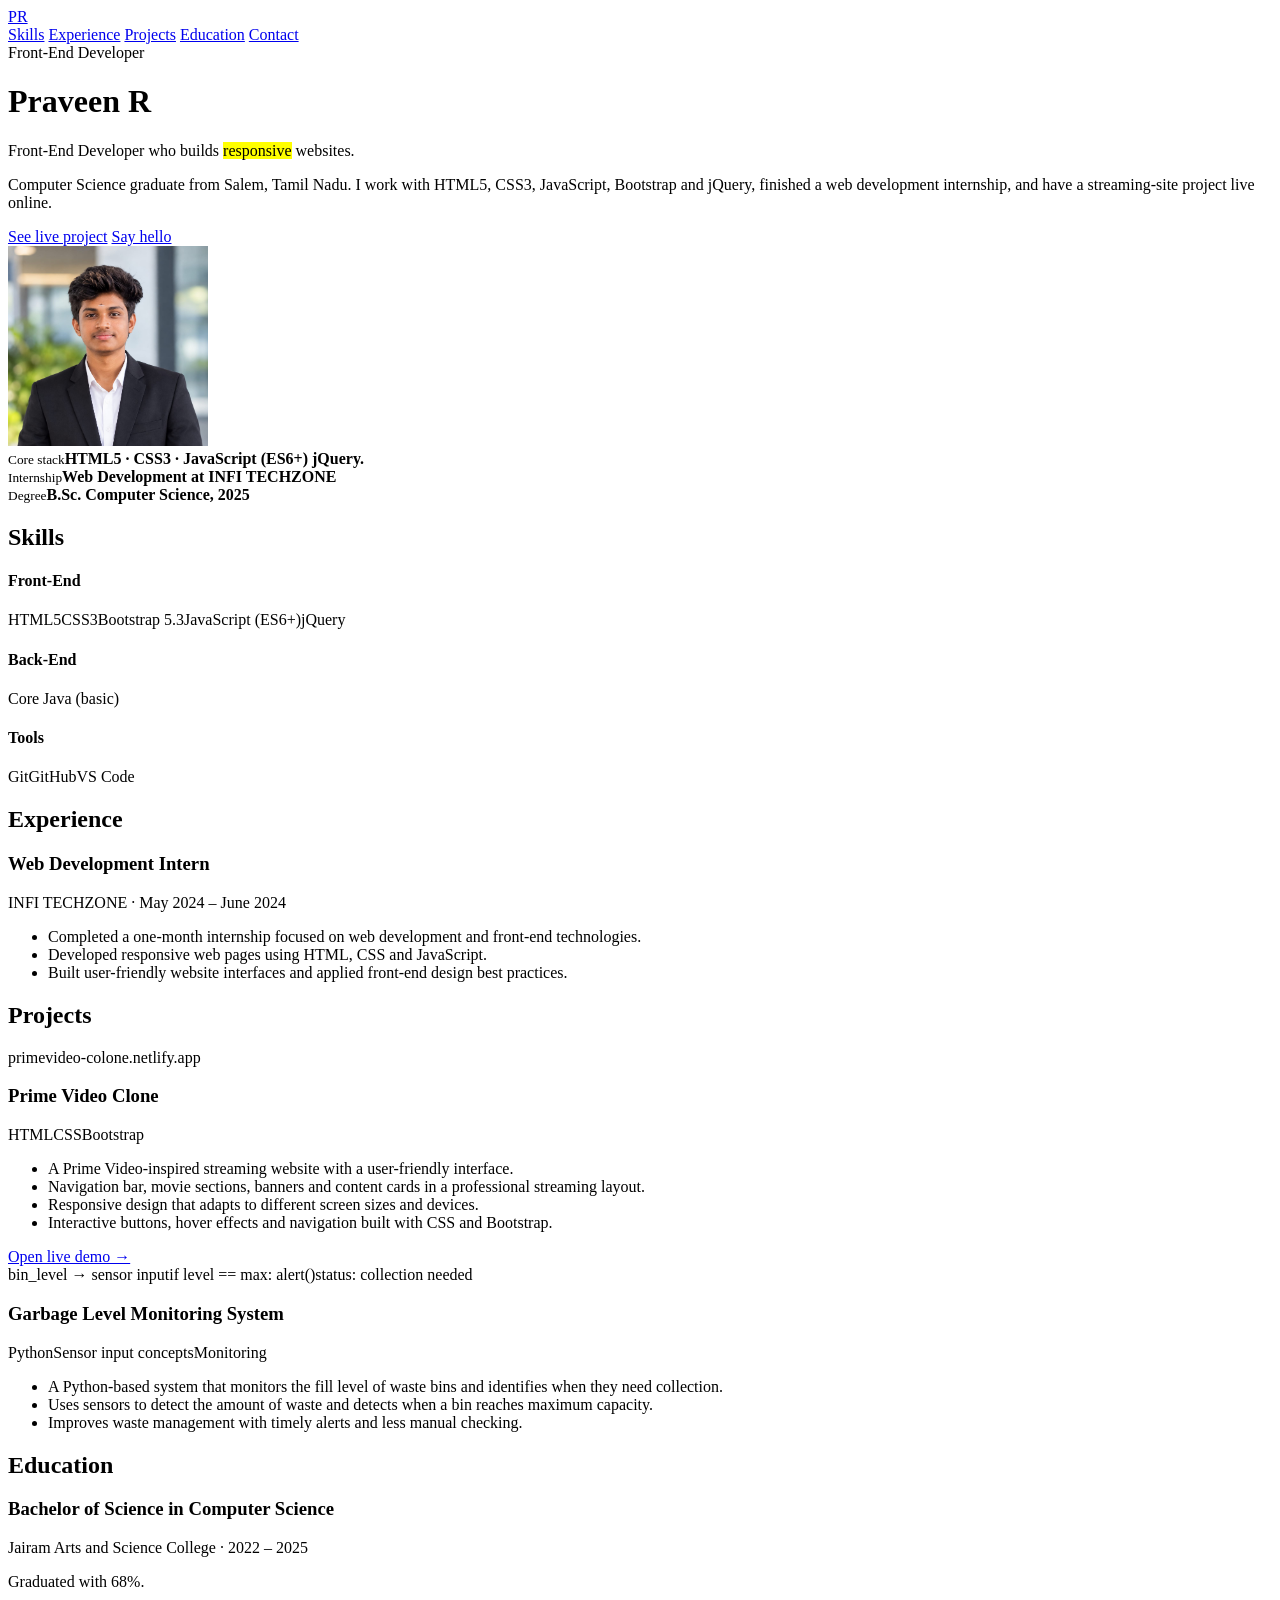
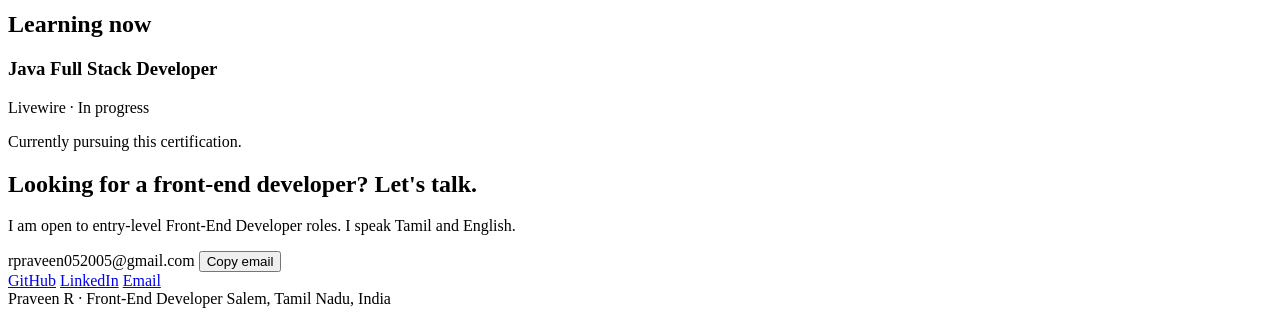
==== index.html @ fc30c0fc "Add files via upload" ====
<!DOCTYPE html>
<html lang="en">
<head>
    <meta charset="UTF-8">
    <meta name="viewport" content="width=device-width, initial-scale=1.0">
<title>Praveen R Portfolio Bold</title>
<meta name="claude:viewport-fit-sides" content="cover">
<link rel="stylesheet" href="https://fonts.googleapis.com/css2?family=Syne:wght@600;700;800&family=DM+Sans:wght@400;500;700&family=DM+Mono:wght@400;500&display=swap">
</head>

<link rel="stylesheet" href="port2.css">
    
<body>
<header class="top">
  <div class="wrap">
    <a class="logo" href="#top" aria-label="Praveen R, top of page">PR</a>
    <nav aria-label="Sections">
      <a href="#skills">Skills</a>
      <a href="#experience">Experience</a>
      <a href="#projects">Projects</a>
      <a href="#education">Education</a>
      <a href="#contact">Contact</a>
    </nav>
  </div>
</header>

<main class="wrap" id="top">
  <div class="hero">
    <div>
      <span class="sticker">Front-End Developer</span>
      <h1>Praveen R</h1>
      <p class="role">Front-End Developer who builds <mark>responsive</mark> websites.</p>
      <p class="lede">Computer Science graduate from Salem, Tamil Nadu. I work with HTML5, CSS3, JavaScript, Bootstrap and jQuery, finished a web development internship, and have a streaming-site project live online.</p>
      <div class="actions">
        <a class="btn fill" href="https://primevideo-colone.netlify.app/" target="_blank" rel="noopener">See live project</a>
        <a class="btn" href="#contact">Say hello</a>
      </div>
    </div>
    <div class="tiles">
        <img src="image/portfoilo-IMG.jpeg" alt="#" width="200px" height="200px">
      <div class="box tile c1"><small>Core stack</small><strong>HTML5 &middot; CSS3 &middot; JavaScript (ES6+) jQuery.</strong></div>
      <div class="box tile c2"><small>Internship</small><strong>Web Development at INFI TECHZONE</strong></div>
      <div class="box tile c3"><small>Degree</small><strong>B.Sc. Computer Science, 2025</strong></div>
    </div>
  </div>

  <div class="grid">
    <section class="box card s-skills" id="skills">
      <h2>Skills</h2>
      <div class="group"><h4>Front-End</h4><div class="chips"><span class="chip">HTML5</span><span class="chip">CSS3</span><span class="chip">Bootstrap 5.3</span><span class="chip">JavaScript (ES6+)</span><span class="chip">jQuery</span></div></div>
      <div class="group"><h4>Back-End</h4><div class="chips"><span class="chip b">Core Java (basic)</span></div></div>
      <div class="group"><h4>Tools</h4><div class="chips"><span class="chip g">Git</span><span class="chip g">GitHub</span><span class="chip g">VS Code</span></div></div>
    </section>

    <section class="box card s-exp" id="experience">
      <h2>Experience</h2>
      <h3>Web Development Intern</h3>
      <p class="meta">INFI TECHZONE &middot; May 2024 &ndash; June 2024</p>
      <ul class="points">
        <li>Completed a one-month internship focused on web development and front-end technologies.</li>
        <li>Developed responsive web pages using HTML, CSS and JavaScript.</li>
        <li>Built user-friendly website interfaces and applied front-end design best practices.</li>
      </ul>
    </section>

    <section class="box card s-proj" id="projects">
      <h2>Projects</h2>
      <div class="projects">
        <article class="project">
          <div class="browser" aria-hidden="true">
            <div class="bar"><span class="dots"><i></i><i></i><i></i></span><span class="url">primevideo-colone.netlify.app</span></div>
            <div class="body"><b></b><b></b><b></b></div>
          </div>
          <h3>Prime Video Clone</h3>
          <div class="chips"><span class="chip">HTML</span><span class="chip">CSS</span><span class="chip">Bootstrap</span></div>
          <ul class="points">
            <li>A Prime Video-inspired streaming website with a user-friendly interface.</li>
            <li>Navigation bar, movie sections, banners and content cards in a professional streaming layout.</li>
            <li>Responsive design that adapts to different screen sizes and devices.</li>
            <li>Interactive buttons, hover effects and navigation built with CSS and Bootstrap.</li>
          </ul>
          <a class="btn" style="width: 200px;" href="https://primevideo-colone.netlify.app/" target="_blank" rel="noopener">Open live demo &rarr;</a>
        </article>
        <article class="project">
          <div class="sensor" aria-hidden="true"><span>bin_level &rarr; sensor input</span><span>if level == max: alert()</span><span>status: collection needed</span></div>
          <h3>Garbage Level Monitoring System</h3>
          <div class="chips"><span class="chip p">Python</span><span class="chip p">Sensor input concepts</span><span class="chip p">Monitoring</span></div>
          <ul class="points">
            <li>A Python-based system that monitors the fill level of waste bins and identifies when they need collection.</li>
            <li>Uses sensors to detect the amount of waste and detects when a bin reaches maximum capacity.</li>
            <li>Improves waste management with timely alerts and less manual checking.</li>
          </ul>
        </article>
      </div>
    </section>

    <div class="s-edu" id="education">
      <section class="box edu-card one">
        <h2>Education</h2>
        <h3>Bachelor of Science in Computer Science</h3>
        <p class="meta">Jairam Arts and Science College &middot; 2022 &ndash; 2025</p>
        <p>Graduated with 68%.</p>
      </section>
      <section class="box edu-card two">
        <h2>Learning now</h2>
        <h3>Java Full Stack Developer</h3>
        <p class="meta">Livewire &middot; In progress</p>
        <p>Currently pursuing this certification.</p>
      </section>
    </div>
  </div>

  <section class="box contact" id="contact">
    <h2>Looking for a front-end developer? Let's talk.</h2>
    <p>I am open to entry-level Front-End Developer roles. I speak Tamil and English.</p>
    <div class="contact-line">
      <span class="mail" id="mail">rpraveen052005@gmail.com</span>
      <button class="copy" id="copy" type="button">Copy email</button>
    </div>
    <div class="actions">
      <a class="btn" href="https://github.com/rpraveen-05" target="_blank" rel="noopener">GitHub</a>
      <a class="btn" href="https://www.linkedin.com/in/rpraveen05" target="_blank" rel="noopener">LinkedIn</a>
      <a class="btn" href="mailto:rpraveen052005@gmail.com">Email</a>
    </div>
  </section>

  <footer>
    <span>Praveen R &middot; Front-End Developer</span>
    <span>Salem, Tamil Nadu, India</span>
  </footer>
</main>

<script>
(function () {
  var btn = document.getElementById('copy');
  var mail = document.getElementById('mail');
  btn.addEventListener('click', function () {
    var text = mail.textContent;
    // alert("copied")
    function done() { btn.textContent = 'Copied'; setTimeout(function () { btn.textContent = 'Copy email'; }, 1800); }
    function fallback() {
      var r = document.createRange(); r.selectNodeContents(mail);
      var s = window.getSelection(); s.removeAllRanges(); s.addRange(r);
      btn.textContent = 'Selected, press copy';
    }
    try { navigator.clipboard.writeText(text).then(done, fallback); } catch (e) { fallback(); }
  });
})();
</script>
</body>
</html>
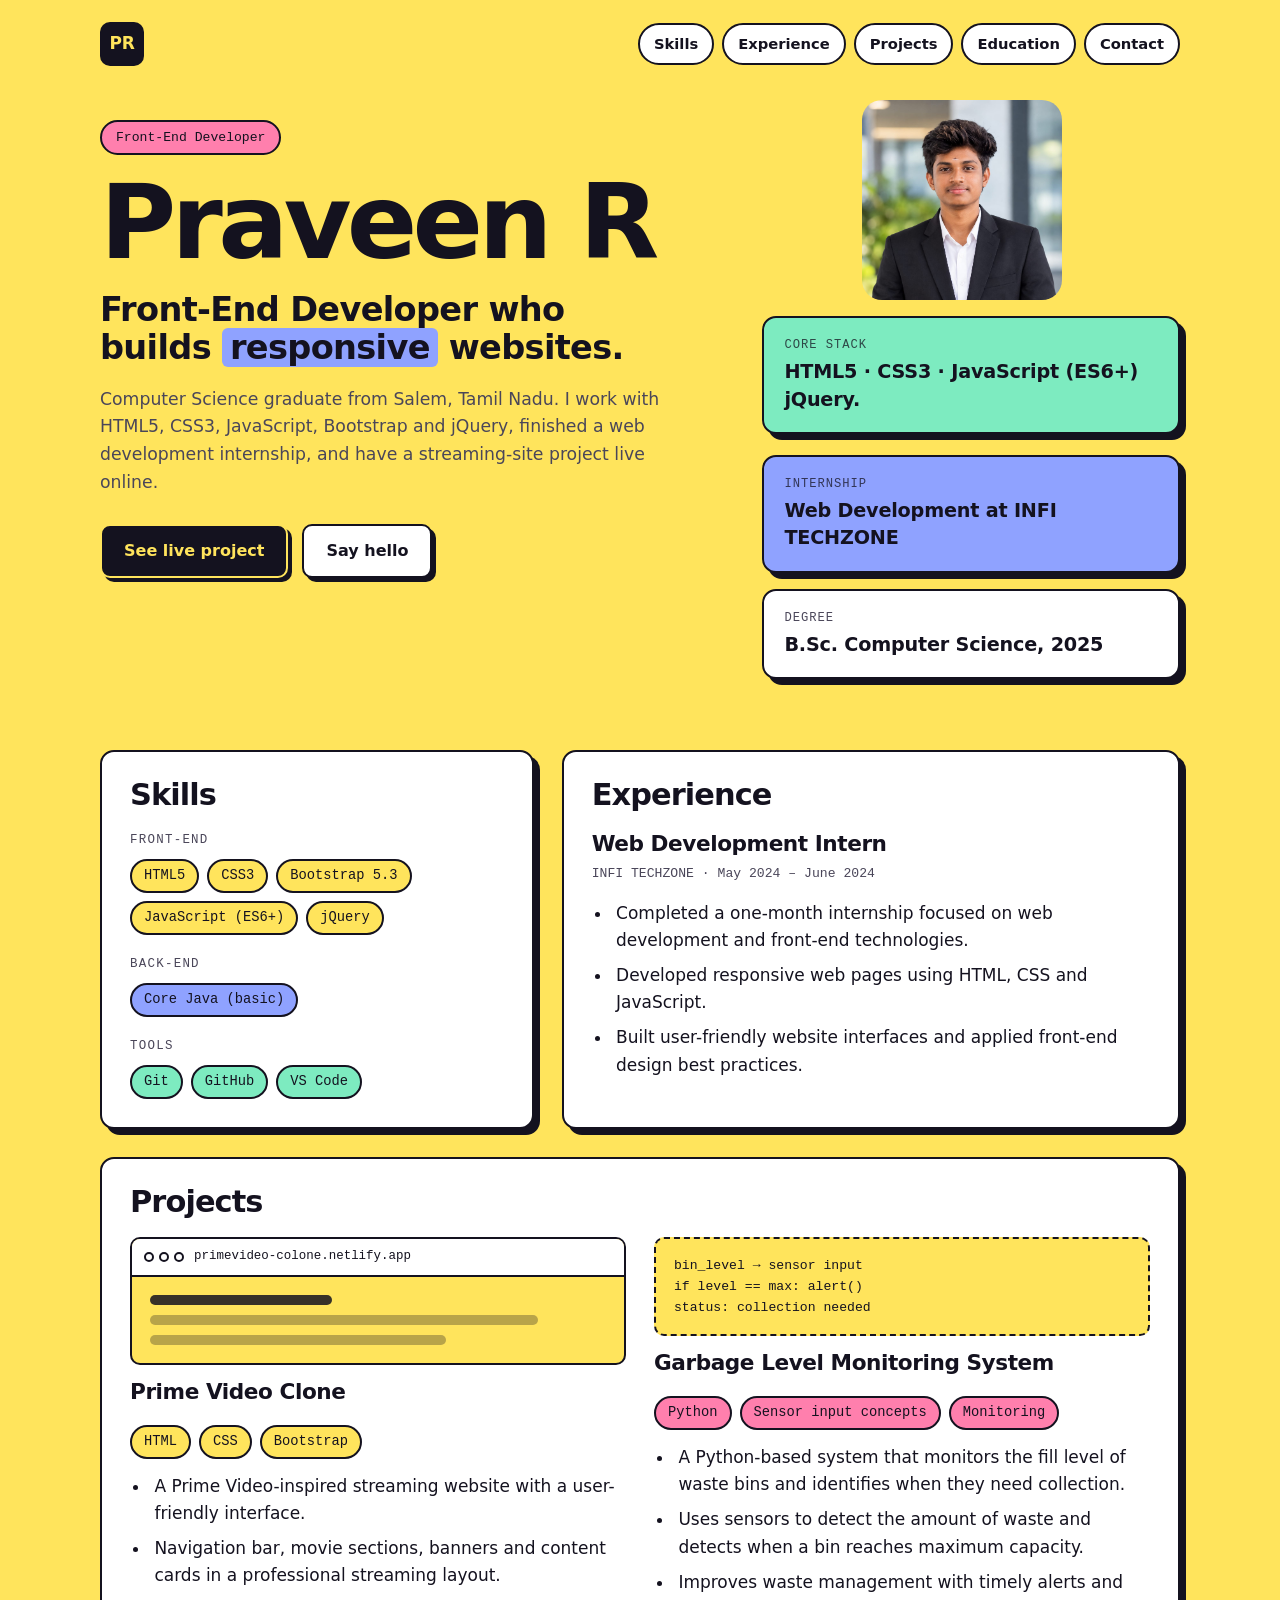
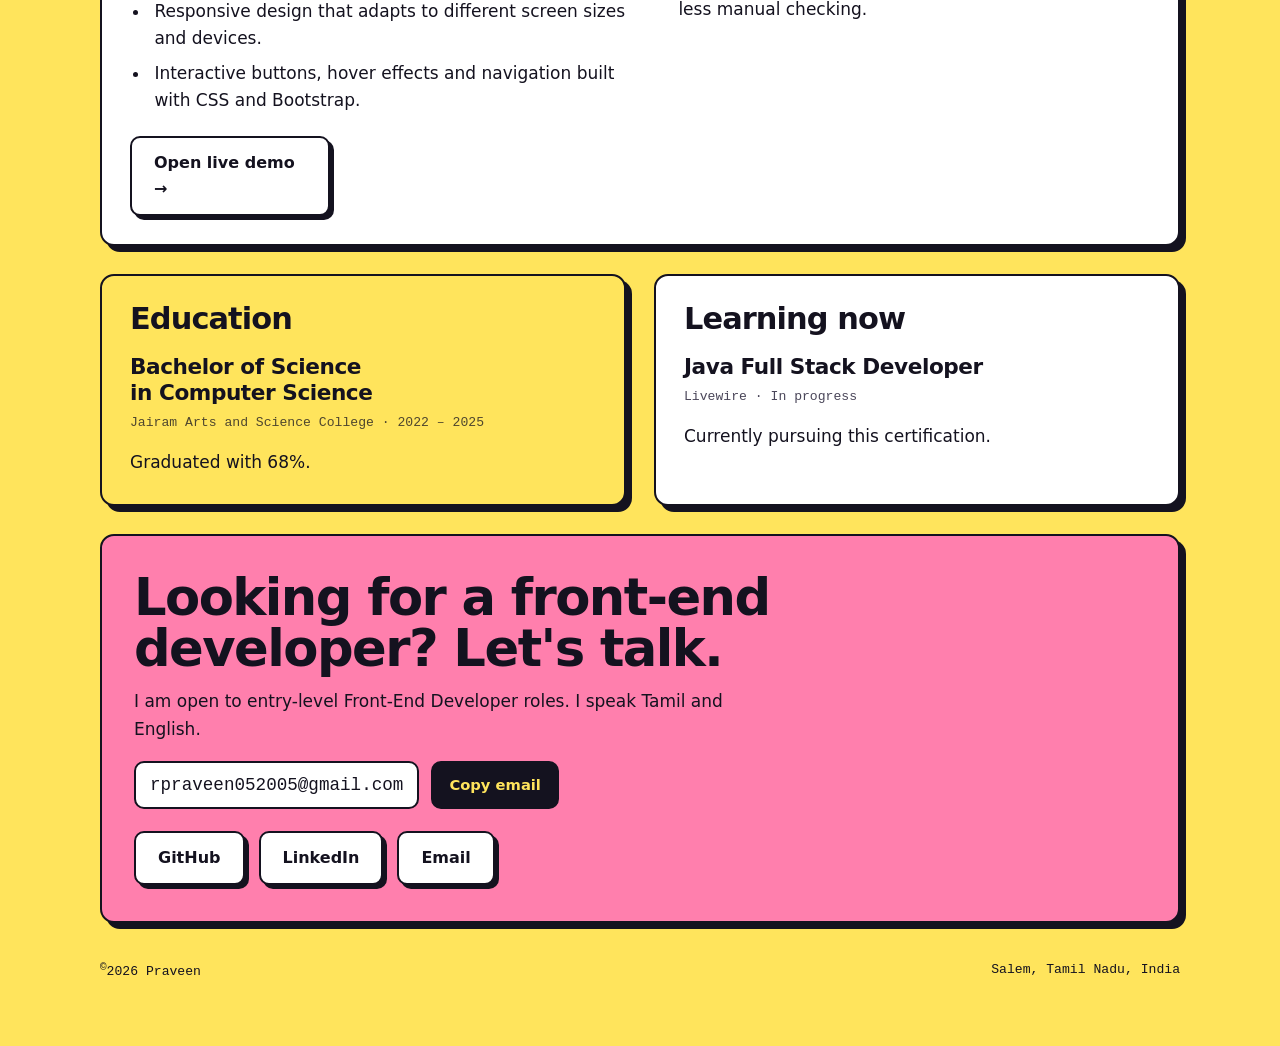
==== commit 7b1bcb85: "Add files via upload" ====
--- a/index.html
+++ b/index.html
@@ -8,7 +8,7 @@
 <link rel="stylesheet" href="https://fonts.googleapis.com/css2?family=Syne:wght@600;700;800&family=DM+Sans:wght@400;500;700&family=DM+Mono:wght@400;500&display=swap">
 </head>
 
-<link rel="stylesheet" href="port2.css">
+<link rel="stylesheet" href="index.css">
     
 <body>
 <header class="top">
@@ -125,7 +125,7 @@
   </section>
 
   <footer>
-    <span>Praveen R &middot; Front-End Developer</span>
+    <span><sup>&copy;</sup>2026 Praveen</span>
     <span>Salem, Tamil Nadu, India</span>
   </footer>
 </main>
--- a/index.css
+++ b/index.css
@@ -0,0 +1,580 @@
+    :root {
+    --bg: #FFE45C;
+    --card: #FFFFFF;
+    --ink: #14121F;
+    --muted: #4A4659;
+    --hot: #FF7FAD;
+    --cool: #8FA2FF;
+    --mint: #7DEBC0;
+    --sun: #FFE45C;
+    --on-fill: #14121F;
+    --font-display: "Syne", "Segoe UI", system-ui, sans-serif;
+    --font-body: "DM Sans", "Segoe UI", system-ui, sans-serif;
+    --font-mono: "DM Mono", ui-monospace, Menlo, Consolas, monospace;
+    }
+    @media (prefers-color-scheme: dark) {
+    :root:not([data-theme="light"]) {
+        --bg: #17141F;
+        --card: #221E2D; 
+        --ink: #F5F2FF; 
+        --muted: #B7B0CC;
+        --hot: #FF7FAD; 
+        --cool: #8FA2FF; 
+        --mint: #7DEBC0; 
+        --sun: #FFE45C; 
+        --on-fill: #14121F;
+        color-scheme: dark;
+    }
+    }
+    :root[data-theme="dark"] {
+    --bg: #17141F; 
+    --card: #221E2D; 
+    --ink: #F5F2FF; 
+    --muted: #B7B0CC;
+    --hot: #FF7FAD; 
+    --cool: #8FA2FF; 
+    --mint: #7DEBC0; 
+    --sun: #FFE45C; 
+    --on-fill: #14121F;
+    color-scheme: dark;
+    }
+
+    * { 
+        box-sizing: border-box; 
+    }
+    html {
+        scroll-behavior: smooth;
+    }
+    body {
+    background: var(--bg); 
+    color: var(--ink);
+    font-family: var(--font-body); 
+    font-size: 17px; 
+    line-height: 1.6;
+    padding-left: max(16px, env(safe-area-inset-left, 0px));
+    padding-right: max(16px, env(safe-area-inset-right, 0px));
+    padding-block: 0 56px;
+    }
+    body::before {
+    content: ""; 
+    position: fixed; 
+    inset: 0 0 auto; 
+    height: env(safe-area-inset-top, 0px);
+    z-index: 10;
+    background: var(--bg);
+    }
+    .wrap { 
+    max-width: 1080px;
+    margin: 0 auto;
+    }
+    a { 
+        color: inherit; 
+        }
+    a:focus-visible, button:focus-visible {
+    outline: 3px solid var(--ink);
+    outline-offset: 3px; 
+    }
+
+    .box {
+    background: var(--card); 
+    border: 2.5px solid var(--ink); 
+    border-radius: 14px; 
+    box-shadow: 6px 6px 0 var(--ink); 
+    }
+
+    /* header */
+    .top {
+    position: sticky; 
+    top: env(safe-area-inset-top, 0px); 
+    z-index: 5; 
+    background: var(--bg);
+    margin-inline: calc(-1 * max(16px, env(safe-area-inset-left, 0px)));
+    padding-inline: max(16px, env(safe-area-inset-left, 0px));
+    }
+    .top .wrap { 
+        display: flex; 
+        align-items: center; 
+        justify-content: space-between; 
+        gap: 14px; padding-block: 14px; 
+        flex-wrap: wrap;
+    }
+    .logo {
+    display: grid; 
+    place-items: center; 
+    width: 44px; 
+    height: 44px; 
+    background: var(--ink); 
+    color: var(--bg); 
+    font-family: var(--font-display); 
+    font-weight: 800; 
+    border-radius: 10px; 
+    text-decoration: none; 
+    letter-spacing: -0.02em; 
+    }
+    nav { 
+        display: flex; 
+        gap: 8px; 
+        flex-wrap: wrap; 
+    }
+    nav a { 
+    font-weight: 700; 
+    font-size: 0.92rem; 
+    text-decoration: none; 
+    padding: 7px 14px; 
+    border: 2px solid var(--ink); 
+    border-radius: 999px; 
+    background: var(--card); 
+    }
+    nav a:hover {
+    background: var(--ink); 
+    color: var(--card); 
+    }
+
+    /* hero */
+    .hero { 
+    display: grid; 
+    grid-template-columns: minmax(0, 1.5fr) minmax(0, 1fr); 
+    gap: 36px; 
+    padding-block: 40px 56px; 
+    align-items: start;
+    }
+    .sticker { 
+    display: inline-block; 
+    font-family: var(--font-mono); 
+    font-size: 0.82rem; 
+    font-weight: 500; 
+    background: var(--hot); 
+    color: var(--on-fill); 
+    border: 2px solid var(--ink); 
+    border-radius: 999px; 
+    padding: 5px 14px; 
+    margin-bottom: 22px; 
+    }
+    h1 { 
+    font-family: var(--font-display); 
+    font-weight: 800; 
+    font-size: clamp(3rem, 10vw, 6.5rem); 
+    line-height: 0.88; 
+    letter-spacing: -0.045em; 
+    margin: 0 0 22px; 
+    }
+    .role { 
+    font-family: var(--font-display); 
+    font-weight: 700; 
+    font-size: clamp(1.4rem, 3.4vw, 2.1rem);
+    line-height: 1.15; 
+    letter-spacing: -0.02em; 
+    margin: 0 0 18px; 
+    max-width: 18em; 
+    text-wrap: balance;
+    }
+    .role mark {
+    background: var(--cool); 
+    color: var(--on-fill); 
+    padding: 0 8px; 
+    border-radius: 6px;
+    }
+    .lede { 
+    max-width: 34em; 
+    margin: 0 0 28px; 
+    color: var(--muted); 
+    font-size: 1.08rem;
+    }
+    .actions { 
+    display: flex; 
+    flex-wrap: wrap; 
+    gap: 14px;
+    }
+    .btn { 
+    display: inline-flex; 
+    align-items: center; 
+    gap: 8px; 
+    font-weight: 700; 
+    font-size: 1rem; 
+    text-decoration: none; 
+    padding: 12px 22px; 
+    border: 2.5px solid;
+    border-radius: 10px; 
+    background: var(--card); 
+    color: var(--ink); 
+    box-shadow: 4px 4px 0 var(--ink); 
+    transition: transform .12s, 
+    box-shadow .12s;
+    }
+    .btn:hover { 
+    transform: translate(2px, 2px); 
+    box-shadow: 2px 2px 0 var(--ink);
+    }
+    .btn.fill { 
+    background: var(--ink); 
+    color: var(--bg); 
+    }
+    .btn.pink { 
+    background: var(--hot); 
+    color: var(--on-fill); 
+    }
+
+    img{
+        border-radius: 20px;
+        position: relative;
+        top:-20px;
+        left: 100px;
+        transition: transform 0.5s ease;
+    }
+    img:hover{
+        transform: scale(1.08);
+    }
+    .tiles { 
+        display: grid; 
+        gap: 16px; 
+    }
+    .tile { 
+    padding: 18px 20px; 
+    }
+    .tile small { 
+    display: block; 
+    font-family: var(--font-mono); 
+    font-size: 0.76rem; 
+    text-transform: uppercase; 
+    letter-spacing: 0.08em; 
+    color: var(--muted); 
+    margin-bottom: 4px;
+    }
+    .tile strong { 
+    font-family: var(--font-display); 
+    font-weight: 700; 
+    font-size: 1.2rem; 
+    line-height: 1.25; 
+    letter-spacing: -0.01em;
+    }
+    .tile.c2 { 
+    position: relative;
+    top:-15px;
+    background: var(--cool); 
+    color: var(--on-fill);
+    transition: transform 0.5s ease;
+    }
+    .tile.c1{ 
+    position: relative;
+    top:-20px;
+    background: var(--mint); 
+    color: var(--on-fill);
+    transition: transform 0.5s ease;
+    }
+    .tile.c3 {
+    position: relative;
+    top:-15px;     
+    background: var(--card);
+    transition: transform 0.5s ease; 
+    }
+    .tile.c1 small, .tile.c2 small { 
+    color: var(--on-fill);
+    opacity: 0.75;
+    }
+    .tile.c1:hover{
+        transform: scale(1.08);
+    }
+    .tile.c2:hover{
+        transform: scale(1.08);
+    }
+    .tile.c3:hover{
+        transform: scale(1.08);
+    }
+     
+    /* sections */
+    .grid { 
+    display: grid; 
+    grid-template-columns: repeat(12, minmax(0, 1fr)); 
+    gap: 28px;
+    }
+    .card { 
+    padding: 28px; 
+    scroll-margin-top: 80px;
+    }
+    .s-skills { 
+    grid-column: span 5;
+    }
+    .s-exp { 
+    grid-column: span 7;
+    }
+    .s-proj { 
+    grid-column: span 12;
+    }
+    .s-edu { 
+    grid-column: span 12;
+    display: grid;
+    grid-template-columns: repeat(2, minmax(0, 1fr)); 
+    gap: 28px; 
+    padding: 0; 
+    background: none; 
+    border: 0; 
+    box-shadow: none;
+    }
+
+    h2 { 
+    font-family: var(--font-display); 
+    font-weight: 800; 
+    font-size: 1.9rem; 
+    letter-spacing: -0.03em; 
+    line-height: 1; 
+    margin: 0 0 20px;
+    }
+    h3 { 
+    font-family: var(--font-display); 
+    font-weight: 700; 
+    font-size: 1.35rem; 
+    letter-spacing: -0.02em; 
+    line-height: 1.2; 
+    margin: 0 0 6px; 
+    text-wrap: balance;
+    }
+    p { 
+    margin: 0 0 14px;
+    }
+    .meta { 
+    font-family: var(--font-mono); 
+    font-size: 0.82rem; 
+    color: var(--muted); 
+    margin: 0 0 16px;
+    }
+
+    .group + .group { 
+    margin-top: 20px;
+    }
+    .group h4 { 
+    font-family: var(--font-mono);
+    font-size: 0.78rem; 
+    font-weight: 500; 
+    text-transform: uppercase; 
+    letter-spacing: 0.1em; 
+    color: var(--muted); 
+    margin: 0 0 8px;
+    }
+    .chips { 
+    display: flex; 
+    flex-wrap: wrap; 
+    gap: 8px;
+    }
+    .chip { 
+    font-family: var(--font-mono); 
+    font-size: 0.86rem; 
+    font-weight: 500; 
+    padding: 4px 12px; 
+    border: 2px solid var(--ink); 
+    border-radius: 999px; 
+    background: var(--sun); 
+    color: var(--on-fill);
+    }
+    .chip.b { 
+    background: var(--cool);
+    }
+    .chip.g { 
+    background: var(--mint);
+    }
+    .chip.p { 
+    background: var(--hot);
+    }
+
+    ul.points { 
+    margin: 0; 
+    padding-left: 1.2em;
+    }
+    ul.points li { 
+    margin-bottom: 8px; 
+    padding-left: 4px;
+    }
+    ul.points li::marker { 
+    color: var(--ink); 
+    font-weight: 700;
+    }
+
+    .projects { 
+    display: grid; 
+    grid-template-columns: repeat(2, minmax(0, 1fr)); 
+    gap: 28px;
+    }
+    .project { 
+    display: flex; 
+    flex-direction: column; 
+    gap: 14px;
+    }
+    .browser { 
+    border: 2.5px solid var(--ink); 
+    border-radius: 10px; 
+    overflow: hidden; 
+    background: var(--bg);
+    }
+    .browser .bar { 
+    display: flex; 
+    align-items: center; 
+    gap: 10px; 
+    padding: 8px 12px; 
+    border-bottom: 2.5px solid var(--ink); 
+    background: var(--card); 
+    }
+    .browser .dots { 
+    display: flex; 
+    gap: 5px;
+    }
+    .browser .dots i { 
+    width: 10px; 
+    height: 10px; 
+    border-radius: 50%; 
+    border: 2px solid var(--ink); 
+    display: block;
+    }
+    .browser .url { 
+    font-family: var(--font-mono); 
+    font-size: 0.78rem; 
+    min-width: 0; 
+    overflow-wrap: anywhere; 
+    }
+    .browser .body { 
+    padding: 18px; 
+    display: grid; 
+    gap: 10px;
+    }
+    .browser .body b { 
+    display: block; 
+    height: 10px; 
+    border-radius: 5px; 
+    background: var(--ink); 
+    opacity: 0.85;
+    }
+    .browser .body b:nth-child(1) { 
+    width: 40%;
+    }
+    .browser .body b:nth-child(2) { 
+    width: 85%;
+    opacity: .3;
+    }
+    .browser .body b:nth-child(3) { 
+    width: 65%;
+    opacity: .3;
+    }
+    .sensor { 
+    border: 2.5px dashed var(--ink); 
+    border-radius: 10px; 
+    padding: 16px 18px; 
+    font-family: var(--font-mono); 
+    font-size: 0.82rem; 
+    background: var(--bg);
+    }
+    .sensor span { 
+    display: block;
+    }
+    .project .link { 
+    font-weight: 700; 
+    margin-top: auto;
+    }
+
+    .edu-card { 
+    padding: 28px;
+    }
+    .edu-card.one { 
+    background: var(--sun); 
+    color: var(--on-fill);
+    }
+    .edu-card.one .meta { 
+    color: var(--on-fill); 
+    opacity: .75;
+    }
+    .edu-card.two { 
+    background: var(--card);
+    }
+    .edu-card p:last-child { 
+    margin-bottom: 0;
+    }
+
+    .contact { 
+    margin-top: 28px; 
+    background: var(--hot); 
+    color: var(--on-fill); 
+    padding: 36px 32px; 
+    scroll-margin-top: 80px;
+    }
+    .contact h2 { 
+    font-size: clamp(2rem, 5vw, 3.2rem); 
+    max-width: 14em; 
+    text-wrap: balance; 
+    margin-bottom: 14px;
+    }
+    .contact p { 
+    max-width: 36em;
+    }
+    .contact-line { 
+    display: flex; 
+    flex-wrap: wrap; 
+    align-items: center; 
+    gap: 12px; 
+    margin: 18px 0 22px;
+    }
+    .mail { 
+    font-family: var(--font-mono); 
+    font-size: 1.1rem; 
+    font-weight: 500; 
+    background: var(--card); 
+    color: var(--ink); 
+    border: 2.5px solid var(--ink); 
+    border-radius: 10px; 
+    padding: 8px 14px; 
+    word-break: break-all;
+    }
+    .copy { 
+    font: inherit; 
+    font-weight: 700; 
+    font-size: 0.92rem; 
+    cursor: pointer; 
+    padding: 10px 16px; 
+    border: 2.5px solid var(--ink); border-radius: 10px; 
+    background: var(--ink); 
+    color: var(--bg);
+    }
+    .contact .btn { 
+    background: var(--card); 
+    color: var(--ink);
+    }
+
+    footer { 
+    margin-top: 36px; 
+    display: flex; 
+    justify-content: space-between; 
+    gap: 12px; 
+    flex-wrap: wrap; 
+    font-family: var(--font-mono); 
+    font-size: 0.82rem;
+    }
+
+    @media (max-width: 860px) {
+    body {
+    font-size: 16px;
+        }
+    .hero {
+        grid-template-columns: minmax(0, 1fr); 
+        gap: 28px; 
+        padding-block: 24px 40px;
+    }
+    .tiles { 
+    grid-template-columns: repeat(auto-fit, minmax(200px, 1fr));
+    }
+    .s-skills, .s-exp, .s-proj, .s-edu {
+    grid-column: span 12;
+    }
+    .projects, .s-edu { 
+    grid-template-columns: minmax(0, 1fr);
+    }
+    .card, .edu-card { 
+    padding: 22px;
+    }
+    .contact { 
+    padding: 26px 22px;
+    }
+    }
+    @media (prefers-reduced-motion: reduce) { 
+    html { 
+    scroll-behavior: auto;
+    } 
+    .btn { 
+    transition: none;
+    } 
+    }
